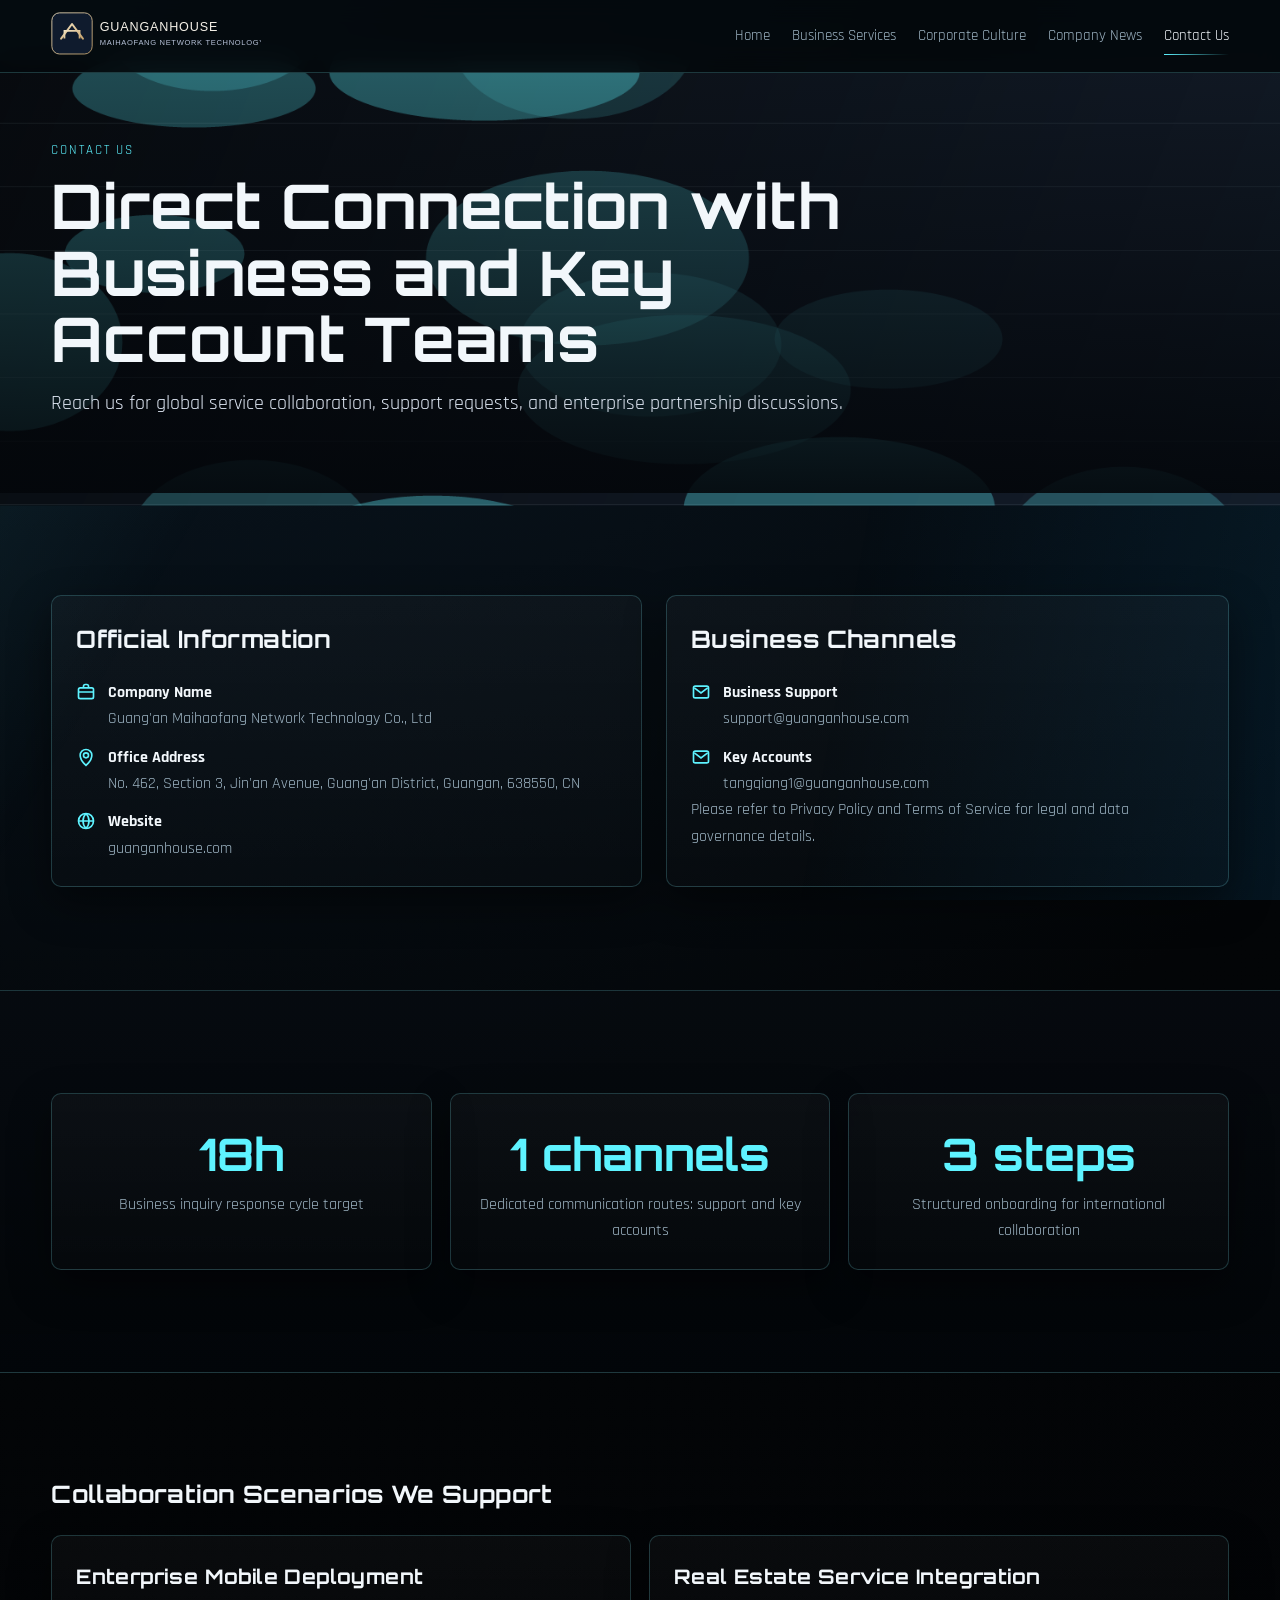
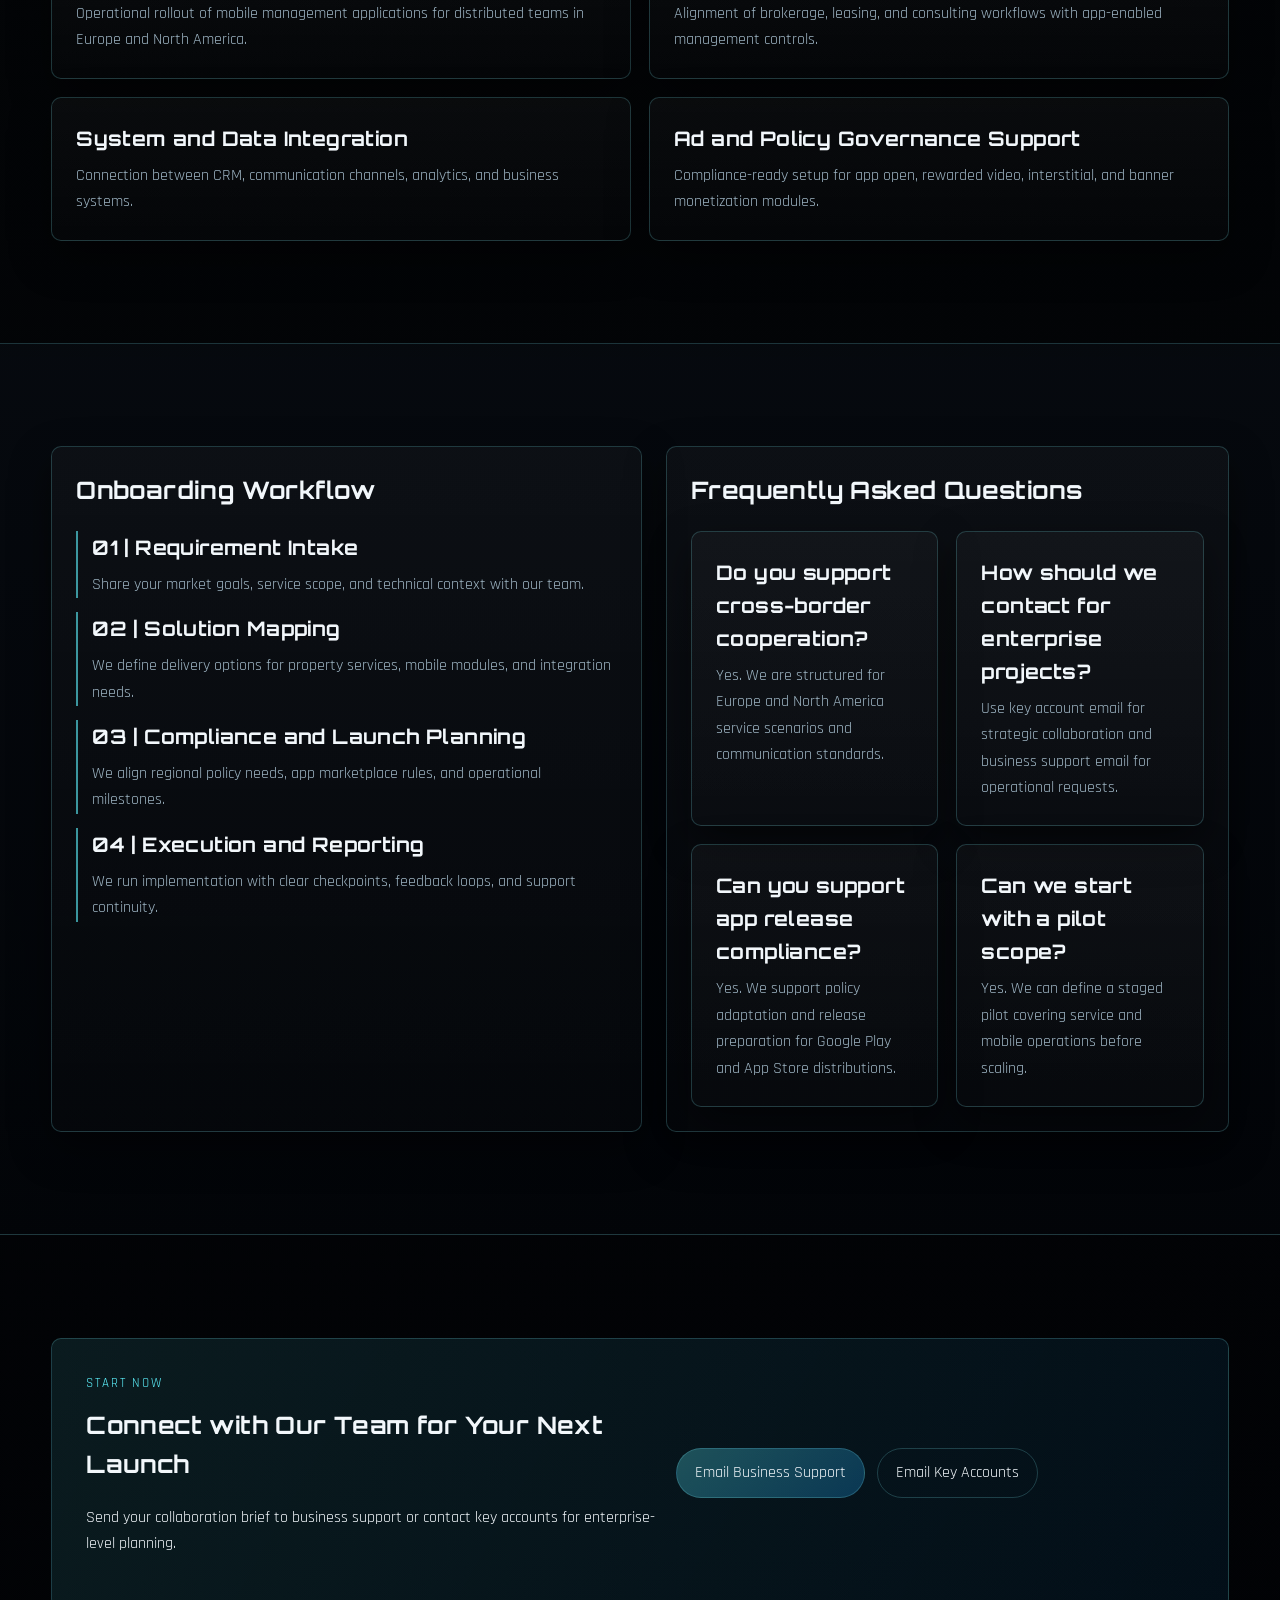
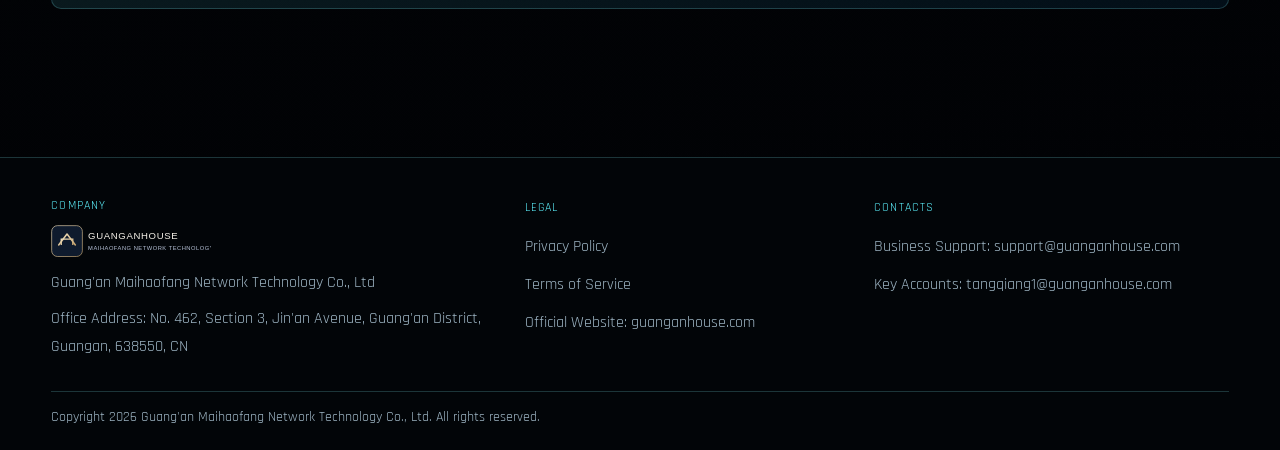
==== contact.html @ 76b704f4 "guanganhouse" ====
﻿<!doctype html>
<html lang="en">
<head>
  <meta charset="utf-8"><meta name="viewport" content="width=device-width, initial-scale=1">
  <title>Contact Us | Guanganhouse</title>
  <meta name="description" content="Contact Guang'an Maihaofang Network Technology Co., Ltd for support, key account service, and partnership requests.">
  <meta name="robots" content="index,follow,max-image-preview:large,max-snippet:-1,max-video-preview:-1">
  <link rel="canonical" href="https://www.guanganhouse.com/contact.html">
  <link rel="preconnect" href="https://fonts.googleapis.com"><link rel="preconnect" href="https://fonts.gstatic.com" crossorigin>
  <link href="https://fonts.googleapis.com/css2?family=Rajdhani:wght@400;500;600;700&family=Orbitron:wght@500;700&display=swap" rel="stylesheet">
  <link rel="icon" type="image/svg+xml" href="images/logo.svg"><link rel="stylesheet" href="css/styles.css">
</head>
<body>
  <div class="atmosphere" aria-hidden="true"></div><div class="progress" data-progress></div>
  <header class="site-header"><div class="container nav-wrap"><a class="logo" href="index.html"><img src="images/logo.svg" alt="Guanganhouse"></a><button class="nav-toggle" type="button" aria-expanded="false" aria-label="Toggle navigation" data-nav-toggle><svg class="icon" aria-hidden="true"><use href="images/icons.svg#i-menu"></use></svg></button><nav class="nav-links" data-nav><a href="index.html">Home</a><a href="services.html">Business Services</a><a href="culture.html">Corporate Culture</a><a href="news.html">Company News</a><a href="contact.html" aria-current="page">Contact Us</a></nav></div></header>

  <main>
    <section class="hero" style="min-height:420px"><div class="hero-media"><img src="images/contact-banner.png" alt="Contact and business support" data-parallax></div><div class="container hero-content"><p class="eyebrow reveal">Contact Us</p><h1 class="reveal">Direct Connection with Business and Key Account Teams</h1><p class="lead reveal">Reach us for global service collaboration, support requests, and enterprise partnership discussions.</p></div></section>

    <section class="section"><div class="container split"><article class="card reveal"><h2>Official Information</h2><div class="contact-list"><div class="contact-item"><svg class="icon" aria-hidden="true"><use href="images/icons.svg#i-brief"></use></svg><div><strong>Company Name</strong><p>Guang'an Maihaofang Network Technology Co., Ltd</p></div></div><div class="contact-item"><svg class="icon" aria-hidden="true"><use href="images/icons.svg#i-pin"></use></svg><div><strong>Office Address</strong><p>No. 462, Section 3, Jin'an Avenue, Guang'an District, Guangan, 638550, CN</p></div></div><div class="contact-item"><svg class="icon" aria-hidden="true"><use href="images/icons.svg#i-globe"></use></svg><div><strong>Website</strong><p><a href="https://www.guanganhouse.com" rel="noopener">guanganhouse.com</a></p></div></div></div></article><article class="card reveal"><h2>Business Channels</h2><div class="contact-list"><div class="contact-item"><svg class="icon" aria-hidden="true"><use href="images/icons.svg#i-mail"></use></svg><div><strong>Business Support</strong><p><a href="mailto:support@guanganhouse.com">support@guanganhouse.com</a></p></div></div><div class="contact-item"><svg class="icon" aria-hidden="true"><use href="images/icons.svg#i-mail"></use></svg><div><strong>Key Accounts</strong><p><a href="mailto:tangqiang1@guanganhouse.com">tangqiang1@guanganhouse.com</a></p></div></div></div><p class="disclosure">Please refer to Privacy Policy and Terms of Service for legal and data governance details.</p></article></div></section>

    <section class="section alt"><div class="container grid cards-3"><article class="card kpi reveal"><strong data-count="24" data-suffix="h">0</strong><span>Business inquiry response cycle target</span></article><article class="card kpi reveal"><strong data-count="2" data-suffix=" channels">0</strong><span>Dedicated communication routes: support and key accounts</span></article><article class="card kpi reveal"><strong data-count="5" data-suffix=" steps">0</strong><span>Structured onboarding for international collaboration</span></article></div></section>

    <section class="section"><div class="container"><h2 class="reveal">Collaboration Scenarios We Support</h2><div class="matrix"><article class="card reveal"><h3>Enterprise Mobile Deployment</h3><p>Operational rollout of mobile management applications for distributed teams in Europe and North America.</p></article><article class="card reveal"><h3>Real Estate Service Integration</h3><p>Alignment of brokerage, leasing, and consulting workflows with app-enabled management controls.</p></article><article class="card reveal"><h3>System and Data Integration</h3><p>Connection between CRM, communication channels, analytics, and business systems.</p></article><article class="card reveal"><h3>Ad and Policy Governance Support</h3><p>Compliance-ready setup for app open, rewarded video, interstitial, and banner monetization modules.</p></article></div></div></section>

    <section class="section alt"><div class="container split"><article class="card reveal"><h2>Onboarding Workflow</h2><div class="timeline"><article><h3>01 | Requirement Intake</h3><p>Share your market goals, service scope, and technical context with our team.</p></article><article><h3>02 | Solution Mapping</h3><p>We define delivery options for property services, mobile modules, and integration needs.</p></article><article><h3>03 | Compliance and Launch Planning</h3><p>We align regional policy needs, app marketplace rules, and operational milestones.</p></article><article><h3>04 | Execution and Reporting</h3><p>We run implementation with clear checkpoints, feedback loops, and support continuity.</p></article></div></article><article class="card reveal"><h2>Frequently Asked Questions</h2><div class="faq-grid"><article class="card"><h3>Do you support cross-border cooperation?</h3><p>Yes. We are structured for Europe and North America service scenarios and communication standards.</p></article><article class="card"><h3>How should we contact for enterprise projects?</h3><p>Use key account email for strategic collaboration and business support email for operational requests.</p></article><article class="card"><h3>Can you support app release compliance?</h3><p>Yes. We support policy adaptation and release preparation for Google Play and App Store distributions.</p></article><article class="card"><h3>Can we start with a pilot scope?</h3><p>Yes. We can define a staged pilot covering service and mobile operations before scaling.</p></article></div></article></div></section>

    <section class="section"><div class="container"><div class="feature-band reveal"><div><p class="eyebrow">Start Now</p><h2>Connect with Our Team for Your Next Launch</h2><p>Send your collaboration brief to business support or contact key accounts for enterprise-level planning.</p></div><div class="cta-row" style="align-content:center;margin-top:0;"><a class="btn btn-primary" href="mailto:support@guanganhouse.com">Email Business Support</a><a class="btn" href="mailto:tangqiang1@guanganhouse.com">Email Key Accounts</a></div></div></div></section>
  </main>

  <footer class="site-footer"><div class="container footer-grid"><section class="footer-brand"><img src="images/logo.svg" alt="Guanganhouse"><p>Guang'an Maihaofang Network Technology Co., Ltd</p><p>Office Address: No. 462, Section 3, Jin'an Avenue, Guang'an District, Guangan, 638550, CN</p></section><nav class="footer-links" aria-label="Legal links"><a href="privacy-policy.html">Privacy Policy</a><a href="terms-of-service.html">Terms of Service</a><a href="https://www.guanganhouse.com" rel="noopener">Official Website: guanganhouse.com</a></nav><section class="footer-meta"><p>Business Support: support@guanganhouse.com</p><p>Key Accounts: tangqiang1@guanganhouse.com</p></section></div><div class="container footer-bottom"><p>Copyright 2026 Guang'an Maihaofang Network Technology Co., Ltd. All rights reserved.</p></div></footer>

  <script src="js/main.js" defer></script>
</body>
</html>
---- css/styles.css ----
:root {
  --bg: #030507;
  --bg-2: #0a1016;
  --panel: rgba(10, 16, 22, 0.9);
  --line: rgba(132, 246, 255, 0.2);
  --text: #f2f7fb;
  --muted: #9eb5c4;
  --brand: #5ef3ff;
  --brand-2: #1ca6ff;
  --shadow: 0 16px 42px rgba(0, 0, 0, 0.45);
  --radius: 10px;
  --container: min(1200px, 92vw);
  --ease: cubic-bezier(0.22, 1, 0.36, 1);
}
* { box-sizing: border-box; }
html { scroll-behavior: smooth; }
body {
  margin: 0;
  color: var(--text);
  background: radial-gradient(circle at 8% -20%, #0f2436 0%, var(--bg) 44%, #010205 100%);
  font-family: Rajdhani, Segoe UI, Arial, sans-serif;
  line-height: 1.65;
  overflow-x: hidden;
}
a { color: inherit; text-decoration: none; }
img { max-width: 100%; display: block; }
h1, h2, h3 { margin-top: 0; font-family: Orbitron, Rajdhani, sans-serif; letter-spacing: 0.4px; }
.container { width: var(--container); margin: 0 auto; }
.atmosphere { position: fixed; inset: 0; pointer-events: none; z-index: -1; background: linear-gradient(120deg, rgba(94,243,255,0.1), transparent 28%), linear-gradient(280deg, rgba(28,166,255,0.1), transparent 34%); }
.progress { position: fixed; top: 0; left: 0; width: 0; height: 3px; z-index: 90; background: linear-gradient(90deg, var(--brand), var(--brand-2)); }
.site-header { position: sticky; top: 0; z-index: 50; backdrop-filter: blur(12px); background: rgba(4, 8, 12, 0.9); border-bottom: 1px solid var(--line); }
.nav-wrap { min-height: 72px; display: flex; align-items: center; justify-content: space-between; }
.logo img { width: 210px; }
.nav-links { display: flex; gap: 22px; align-items: center; }
.nav-links a { color: var(--muted); position: relative; font-size: 0.96rem; }
.nav-links a::after { content: ""; position: absolute; left: 0; right: 0; bottom: -6px; height: 1px; transform: scaleX(0); transform-origin: left; transition: transform 280ms var(--ease); background: linear-gradient(90deg, var(--brand), transparent); }
.nav-links a:hover, .nav-links a[aria-current="page"] { color: var(--text); }
.nav-links a:hover::after, .nav-links a[aria-current="page"]::after { transform: scaleX(1); }
.nav-toggle { display: none; width: 42px; height: 42px; border-radius: 10px; border: 1px solid var(--line); background: transparent; color: var(--text); }
.icon { width: 20px; height: 20px; }
.hero { min-height: clamp(560px, 80vh, 900px); display: grid; align-items: end; position: relative; }
.hero::before { content: ""; position: absolute; inset: 0; background: linear-gradient(180deg, rgba(2,4,6,0.1), rgba(3,6,10,0.9)); }
.hero-media { position: absolute; inset: 0; z-index: -1; }
.hero-media img { width: 100%; height: 100%; object-fit: cover; transform: scale(1.06); }
.hero-content { padding: 0 0 72px; }
.eyebrow { margin: 0 0 12px; color: var(--brand); letter-spacing: 2px; text-transform: uppercase; font-size: 0.8rem; }
h1 { font-size: clamp(2rem, 4.8vw, 4.1rem); max-width: 830px; line-height: 1.08; margin-bottom: 16px; }
.lead { margin: 0; max-width: 820px; color: #dfe7f3; font-size: clamp(1rem, 1.95vw, 1.24rem); }
.cta-row { margin-top: 28px; display: flex; gap: 12px; flex-wrap: wrap; }
.btn { display: inline-flex; align-items: center; gap: 8px; border: 1px solid var(--line); border-radius: 999px; padding: 11px 18px; transition: transform 250ms var(--ease), border-color 250ms var(--ease); }
.btn:hover { transform: translateY(-2px); border-color: rgba(255,255,255,0.45); }
.btn-primary { background: linear-gradient(140deg, rgba(94,243,255,0.28), rgba(28,166,255,0.25)); }
.section { padding: clamp(58px, 8vw, 108px) 0; }
.section.alt { border-top: 1px solid var(--line); border-bottom: 1px solid var(--line); background: linear-gradient(180deg, rgba(7,11,16,0.84), rgba(3,6,10,0.7)); }
.grid { display: grid; gap: 18px; }
.cards-3 { grid-template-columns: repeat(3, minmax(0, 1fr)); }
.cards-2 { grid-template-columns: repeat(2, minmax(0, 1fr)); }
.card { background: linear-gradient(180deg, rgba(255,255,255,0.03), rgba(255,255,255,0.01)); border: 1px solid var(--line); border-radius: var(--radius); padding: 24px; box-shadow: var(--shadow); }
.card h3 { margin-bottom: 8px; font-size: 1.25rem; }
.card p { margin: 0; color: var(--muted); }
.kpi { text-align: center; }
.kpi strong { display: block; color: var(--brand); font-family: Orbitron, Rajdhani, sans-serif; font-size: clamp(1.8rem, 4vw, 2.8rem); }
.kpi span { color: var(--muted); }
.split { display: grid; grid-template-columns: 1.05fr 1fr; gap: 24px; align-items: stretch; }
.media-block { border: 1px solid var(--line); border-radius: var(--radius); overflow: hidden; min-height: 320px; }
.media-block img { width: 100%; height: 100%; object-fit: cover; }
.checklist { margin: 0; padding: 0; list-style: none; display: grid; gap: 10px; }
.checklist li { display: flex; gap: 10px; color: var(--muted); }
.checklist li::before { content: ">"; color: var(--brand); font-weight: 700; }
.news-ticker { overflow: hidden; border: 1px solid var(--line); border-radius: 999px; background: rgba(13,22,35,0.85); }
.news-ticker-track { display: flex; width: max-content; animation: ticker 24s linear infinite; }
.news-ticker-track span { display: inline-flex; align-items: center; gap: 10px; white-space: nowrap; color: var(--muted); padding: 11px 22px; }
.news-ticker-track span::before { content: ""; width: 8px; height: 8px; border-radius: 999px; background: var(--brand); }
@keyframes ticker { from { transform: translateX(0);} to { transform: translateX(-50%);} }
.feature-band { border: 1px solid var(--line); border-radius: var(--radius); padding: clamp(24px, 4vw, 34px); background: linear-gradient(120deg, rgba(94,243,255,0.1), rgba(28,166,255,0.08)); display: grid; grid-template-columns: 1.1fr 1fr; gap: 20px; }
.matrix, .faq-grid, .region-grid { display: grid; grid-template-columns: repeat(2, minmax(0, 1fr)); gap: 18px; }
.region-grid { grid-template-columns: repeat(3, minmax(0, 1fr)); margin-top: 20px; }
.contact-list { display: grid; gap: 12px; }
.contact-item { display: flex; align-items: flex-start; gap: 12px; }
.contact-item .icon { color: var(--brand); margin-top: 2px; }
.timeline { display: grid; gap: 14px; }
.timeline article { border-left: 2px solid rgba(94,243,255,0.6); padding-left: 14px; }
.policy { border: 1px solid var(--line); border-radius: var(--radius); padding: 24px; background: rgba(8,14,20,0.85); }
.policy h2, .policy h3 { margin-top: 28px; }
.policy h2:first-child, .policy h3:first-child { margin-top: 0; }
.policy p, .policy li { color: var(--muted); }
.policy ul, .policy ol { padding-left: 20px; }
.disclosure { color: var(--brand); }
.site-footer { border-top: 1px solid var(--line); margin-top: 46px; background: rgba(3, 6, 9, 0.95); }
.footer-grid { display: grid; grid-template-columns: minmax(360px,1.25fr) minmax(260px,0.9fr) minmax(340px,1fr); align-items: start; gap: 30px; padding: 38px 0 30px; }
.footer-brand img { width: 160px; margin-bottom: 0; }
.footer-brand, .footer-links, .footer-meta { display: grid; gap: 10px; align-content: start; justify-self: start; }
.footer-brand {
  grid-template-columns: 1fr;
  grid-template-areas:
    "heading"
    "logo"
    "name"
    "address";
  row-gap: 8px;
  column-gap: 0;
}
.footer-brand img { grid-area: logo; align-self: start; }
.footer-brand p:first-of-type { grid-area: name; align-self: start; }
.footer-brand p:last-of-type { grid-area: address; }
.footer-brand p, .footer-links a, .footer-meta p { color: var(--muted); margin: 0; line-height: 1.75; }
.footer-brand::before, .footer-links::before, .footer-meta::before { display: block; color: var(--brand); text-transform: uppercase; letter-spacing: 1.2px; font-size: 0.72rem; margin-bottom: 6px; }
.footer-brand::before { content: "Company"; grid-area: heading; margin-bottom: 2px; }
.footer-links::before { content: "Legal"; }
.footer-meta::before { content: "Contacts"; }
.footer-brand p:last-of-type { max-width: 54ch; }
.footer-links, .footer-meta { padding-top: 2px; }
.footer-links a:hover { color: var(--text); }
.footer-links a, .footer-meta p { white-space: normal; word-break: break-word; }
.footer-bottom { border-top: 1px solid var(--line); padding: 14px 0 20px; color: var(--muted); font-size: 0.9rem; }
.footer-bottom p { margin: 0; }
.reveal { opacity: 0; transform: translateY(22px); transition: opacity 760ms var(--ease), transform 760ms var(--ease); }
.reveal.in { opacity: 1; transform: translateY(0); }
@media (max-width: 980px) {
  .cards-3, .cards-2, .split, .matrix, .faq-grid, .region-grid, .feature-band, .footer-grid { grid-template-columns: 1fr; }
  .nav-toggle { display: inline-flex; align-items: center; justify-content: center; }
  .nav-links { position: absolute; right: 4vw; top: 72px; width: min(290px, 92vw); flex-direction: column; align-items: flex-start; gap: 12px; border: 1px solid var(--line); border-radius: 12px; padding: 14px; background: rgba(5,10,18,0.95); opacity: 0; transform: scale(0.98); pointer-events: none; transition: opacity 220ms ease, transform 220ms ease; }
  .nav-links.open { opacity: 1; transform: scale(1); pointer-events: auto; }
  .hero-content { padding-bottom: 48px; }
  .footer-grid { gap: 18px; padding: 28px 0 22px; }
  .footer-brand { grid-template-columns: 1fr; grid-template-areas: "heading" "logo" "name" "address"; }
  .footer-brand img { width: 170px; }
  .footer-links, .footer-meta { justify-self: start; }
  .footer-links a, .footer-meta p { white-space: normal; }
  .footer-brand p:last-child { max-width: none; }
}
@media (prefers-reduced-motion: reduce) {
  *, *::before, *::after { animation: none !important; transition: none !important; scroll-behavior: auto !important; }
}
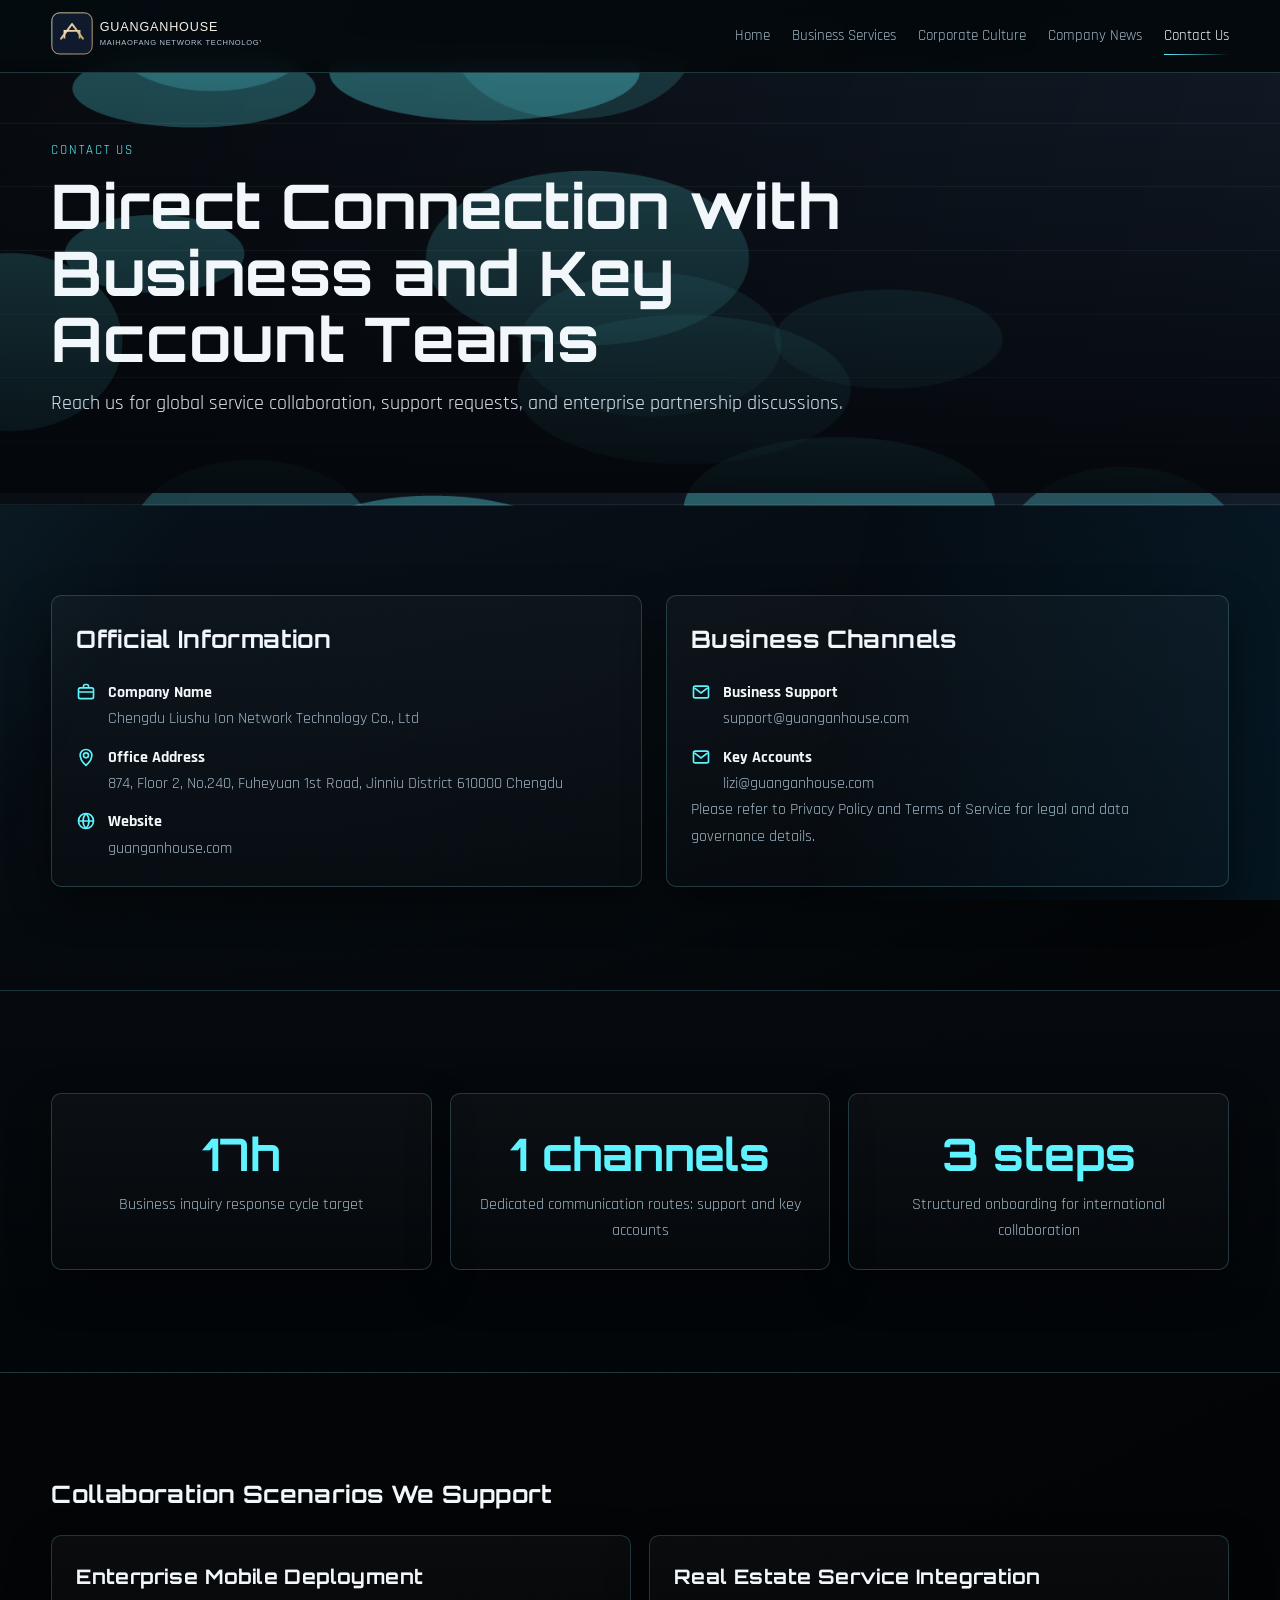
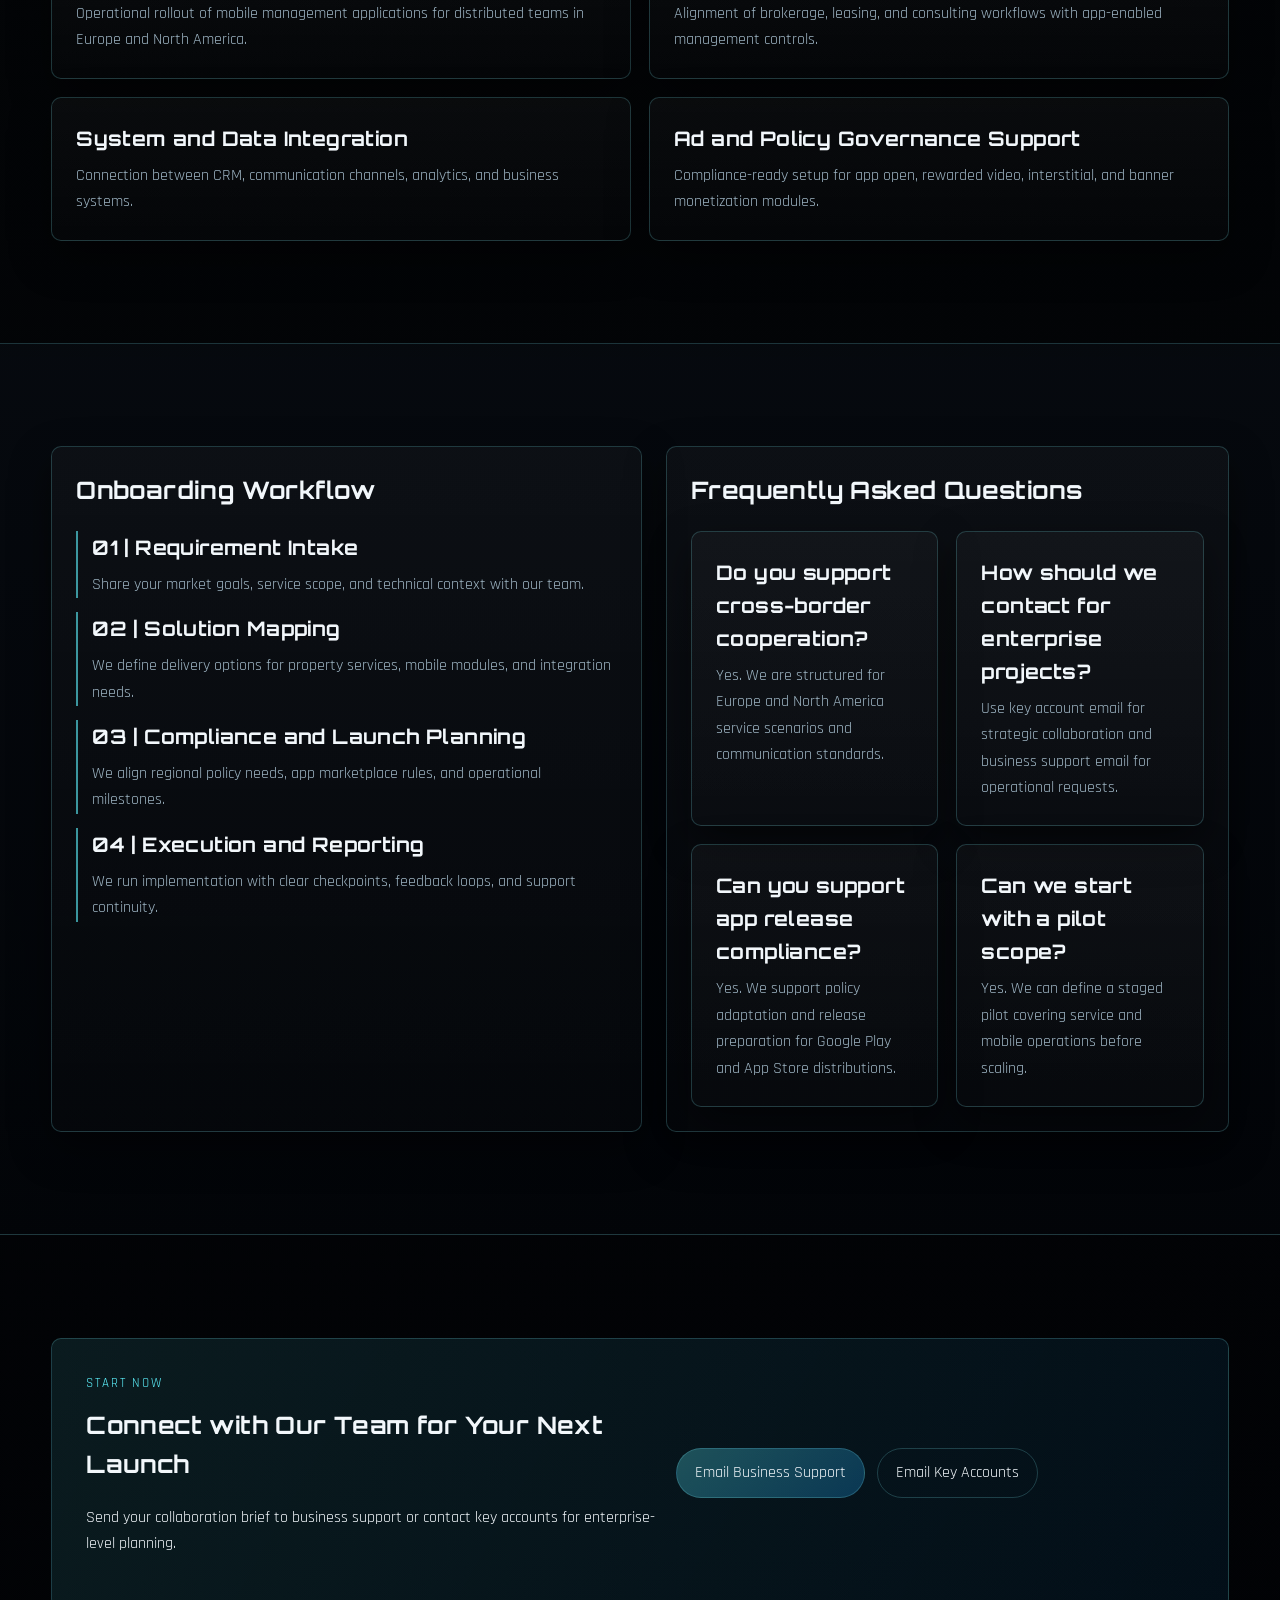
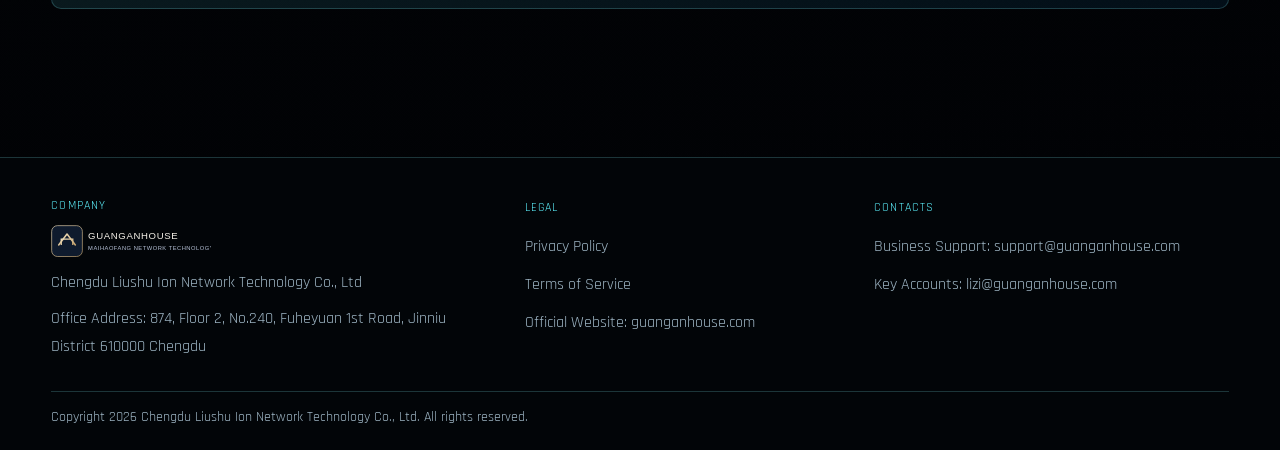
==== commit 9b0ab7db: "guanganhouse" ====
--- a/contact.html
+++ b/contact.html
@@ -3,7 +3,7 @@
 <head>
   <meta charset="utf-8"><meta name="viewport" content="width=device-width, initial-scale=1">
   <title>Contact Us | Guanganhouse</title>
-  <meta name="description" content="Contact Guang'an Maihaofang Network Technology Co., Ltd for support, key account service, and partnership requests.">
+  <meta name="description" content="Contact Chengdu Liushu Ion Network Technology Co., Ltd for support, key account service, and partnership requests.">
   <meta name="robots" content="index,follow,max-image-preview:large,max-snippet:-1,max-video-preview:-1">
   <link rel="canonical" href="https://www.guanganhouse.com/contact.html">
   <link rel="preconnect" href="https://fonts.googleapis.com"><link rel="preconnect" href="https://fonts.gstatic.com" crossorigin>
@@ -17,7 +17,7 @@
   <main>
     <section class="hero" style="min-height:420px"><div class="hero-media"><img src="images/contact-banner.png" alt="Contact and business support" data-parallax></div><div class="container hero-content"><p class="eyebrow reveal">Contact Us</p><h1 class="reveal">Direct Connection with Business and Key Account Teams</h1><p class="lead reveal">Reach us for global service collaboration, support requests, and enterprise partnership discussions.</p></div></section>
 
-    <section class="section"><div class="container split"><article class="card reveal"><h2>Official Information</h2><div class="contact-list"><div class="contact-item"><svg class="icon" aria-hidden="true"><use href="images/icons.svg#i-brief"></use></svg><div><strong>Company Name</strong><p>Guang'an Maihaofang Network Technology Co., Ltd</p></div></div><div class="contact-item"><svg class="icon" aria-hidden="true"><use href="images/icons.svg#i-pin"></use></svg><div><strong>Office Address</strong><p>No. 462, Section 3, Jin'an Avenue, Guang'an District, Guangan, 638550, CN</p></div></div><div class="contact-item"><svg class="icon" aria-hidden="true"><use href="images/icons.svg#i-globe"></use></svg><div><strong>Website</strong><p><a href="https://www.guanganhouse.com" rel="noopener">guanganhouse.com</a></p></div></div></div></article><article class="card reveal"><h2>Business Channels</h2><div class="contact-list"><div class="contact-item"><svg class="icon" aria-hidden="true"><use href="images/icons.svg#i-mail"></use></svg><div><strong>Business Support</strong><p><a href="mailto:support@guanganhouse.com">support@guanganhouse.com</a></p></div></div><div class="contact-item"><svg class="icon" aria-hidden="true"><use href="images/icons.svg#i-mail"></use></svg><div><strong>Key Accounts</strong><p><a href="mailto:tangqiang1@guanganhouse.com">tangqiang1@guanganhouse.com</a></p></div></div></div><p class="disclosure">Please refer to Privacy Policy and Terms of Service for legal and data governance details.</p></article></div></section>
+    <section class="section"><div class="container split"><article class="card reveal"><h2>Official Information</h2><div class="contact-list"><div class="contact-item"><svg class="icon" aria-hidden="true"><use href="images/icons.svg#i-brief"></use></svg><div><strong>Company Name</strong><p>Chengdu Liushu Ion Network Technology Co., Ltd</p></div></div><div class="contact-item"><svg class="icon" aria-hidden="true"><use href="images/icons.svg#i-pin"></use></svg><div><strong>Office Address</strong><p>874, Floor 2, No.240, Fuheyuan 1st Road, Jinniu District 610000 Chengdu</p></div></div><div class="contact-item"><svg class="icon" aria-hidden="true"><use href="images/icons.svg#i-globe"></use></svg><div><strong>Website</strong><p><a href="https://www.guanganhouse.com" rel="noopener">guanganhouse.com</a></p></div></div></div></article><article class="card reveal"><h2>Business Channels</h2><div class="contact-list"><div class="contact-item"><svg class="icon" aria-hidden="true"><use href="images/icons.svg#i-mail"></use></svg><div><strong>Business Support</strong><p><a href="mailto:support@guanganhouse.com">support@guanganhouse.com</a></p></div></div><div class="contact-item"><svg class="icon" aria-hidden="true"><use href="images/icons.svg#i-mail"></use></svg><div><strong>Key Accounts</strong><p><a href="mailto:lizi@guanganhouse.com">lizi@guanganhouse.com</a></p></div></div></div><p class="disclosure">Please refer to Privacy Policy and Terms of Service for legal and data governance details.</p></article></div></section>
 
     <section class="section alt"><div class="container grid cards-3"><article class="card kpi reveal"><strong data-count="24" data-suffix="h">0</strong><span>Business inquiry response cycle target</span></article><article class="card kpi reveal"><strong data-count="2" data-suffix=" channels">0</strong><span>Dedicated communication routes: support and key accounts</span></article><article class="card kpi reveal"><strong data-count="5" data-suffix=" steps">0</strong><span>Structured onboarding for international collaboration</span></article></div></section>
 
@@ -25,10 +25,10 @@
 
     <section class="section alt"><div class="container split"><article class="card reveal"><h2>Onboarding Workflow</h2><div class="timeline"><article><h3>01 | Requirement Intake</h3><p>Share your market goals, service scope, and technical context with our team.</p></article><article><h3>02 | Solution Mapping</h3><p>We define delivery options for property services, mobile modules, and integration needs.</p></article><article><h3>03 | Compliance and Launch Planning</h3><p>We align regional policy needs, app marketplace rules, and operational milestones.</p></article><article><h3>04 | Execution and Reporting</h3><p>We run implementation with clear checkpoints, feedback loops, and support continuity.</p></article></div></article><article class="card reveal"><h2>Frequently Asked Questions</h2><div class="faq-grid"><article class="card"><h3>Do you support cross-border cooperation?</h3><p>Yes. We are structured for Europe and North America service scenarios and communication standards.</p></article><article class="card"><h3>How should we contact for enterprise projects?</h3><p>Use key account email for strategic collaboration and business support email for operational requests.</p></article><article class="card"><h3>Can you support app release compliance?</h3><p>Yes. We support policy adaptation and release preparation for Google Play and App Store distributions.</p></article><article class="card"><h3>Can we start with a pilot scope?</h3><p>Yes. We can define a staged pilot covering service and mobile operations before scaling.</p></article></div></article></div></section>
 
-    <section class="section"><div class="container"><div class="feature-band reveal"><div><p class="eyebrow">Start Now</p><h2>Connect with Our Team for Your Next Launch</h2><p>Send your collaboration brief to business support or contact key accounts for enterprise-level planning.</p></div><div class="cta-row" style="align-content:center;margin-top:0;"><a class="btn btn-primary" href="mailto:support@guanganhouse.com">Email Business Support</a><a class="btn" href="mailto:tangqiang1@guanganhouse.com">Email Key Accounts</a></div></div></div></section>
+    <section class="section"><div class="container"><div class="feature-band reveal"><div><p class="eyebrow">Start Now</p><h2>Connect with Our Team for Your Next Launch</h2><p>Send your collaboration brief to business support or contact key accounts for enterprise-level planning.</p></div><div class="cta-row" style="align-content:center;margin-top:0;"><a class="btn btn-primary" href="mailto:support@guanganhouse.com">Email Business Support</a><a class="btn" href="mailto:lizi@guanganhouse.com">Email Key Accounts</a></div></div></div></section>
   </main>
 
-  <footer class="site-footer"><div class="container footer-grid"><section class="footer-brand"><img src="images/logo.svg" alt="Guanganhouse"><p>Guang'an Maihaofang Network Technology Co., Ltd</p><p>Office Address: No. 462, Section 3, Jin'an Avenue, Guang'an District, Guangan, 638550, CN</p></section><nav class="footer-links" aria-label="Legal links"><a href="privacy-policy.html">Privacy Policy</a><a href="terms-of-service.html">Terms of Service</a><a href="https://www.guanganhouse.com" rel="noopener">Official Website: guanganhouse.com</a></nav><section class="footer-meta"><p>Business Support: support@guanganhouse.com</p><p>Key Accounts: tangqiang1@guanganhouse.com</p></section></div><div class="container footer-bottom"><p>Copyright 2026 Guang'an Maihaofang Network Technology Co., Ltd. All rights reserved.</p></div></footer>
+  <footer class="site-footer"><div class="container footer-grid"><section class="footer-brand"><img src="images/logo.svg" alt="Guanganhouse"><p>Chengdu Liushu Ion Network Technology Co., Ltd</p><p>Office Address: 874, Floor 2, No.240, Fuheyuan 1st Road, Jinniu District 610000 Chengdu</p></section><nav class="footer-links" aria-label="Legal links"><a href="privacy-policy.html">Privacy Policy</a><a href="terms-of-service.html">Terms of Service</a><a href="https://www.guanganhouse.com" rel="noopener">Official Website: guanganhouse.com</a></nav><section class="footer-meta"><p>Business Support: support@guanganhouse.com</p><p>Key Accounts: lizi@guanganhouse.com</p></section></div><div class="container footer-bottom"><p>Copyright 2026 Chengdu Liushu Ion Network Technology Co., Ltd. All rights reserved.</p></div></footer>
 
   <script src="js/main.js" defer></script>
 </body>
